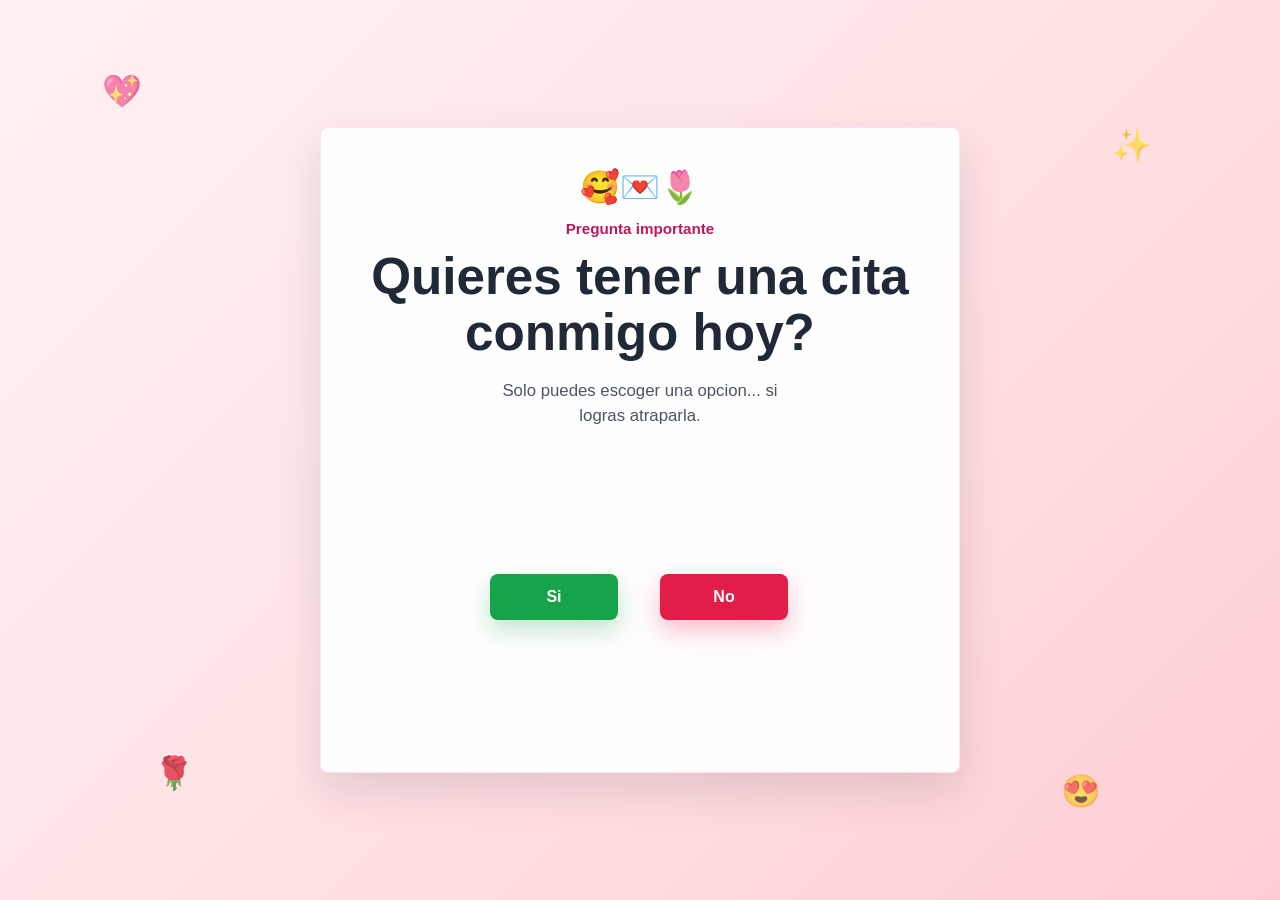
==== index.html @ c44e8d7e "Upload files of proyect" ====
<!DOCTYPE html>
<html lang="es">
<head>
  <meta charset="UTF-8">
  <meta name="viewport" content="width=device-width, initial-scale=1.0">
  <title>Quieres tener una cita conmigo hoy?</title>
  <link rel="stylesheet" href="styles.css">
</head>
<body>
  <div class="floating floating-1" aria-hidden="true">💖</div>
  <div class="floating floating-2" aria-hidden="true">✨</div>
  <div class="floating floating-3" aria-hidden="true">🌹</div>
  <div class="floating floating-4" aria-hidden="true">😍</div>

  <main class="page">
    <section class="card" aria-labelledby="question-title">
      <div class="hero-emoji" aria-hidden="true">🥰💌🌷</div>
      <p class="eyebrow">Pregunta importante</p>
      <h1 id="question-title">Quieres tener una cita conmigo hoy?</h1>
      <p class="subtitle">Solo puedes escoger una opcion... si logras atraparla.</p>

      <div class="button-area" id="button-area">
        <button class="answer answer-yes" id="yes-button" type="button">Si</button>
        <button class="answer answer-no" id="no-button" type="button">No</button>
      </div>

      <p class="message" id="message" aria-live="polite"></p>
    </section>
  </main>

  <script src="script.js"></script>
</body>
</html>
---- styles.css ----
* {
  box-sizing: border-box;
}

body {
  margin: 0;
  min-height: 100vh;
  font-family: Arial, Helvetica, sans-serif;
  background: linear-gradient(135deg, #fff1f2, #ffe4e6 45%, #fecdd3);
  color: #1f2937;
  overflow: hidden;
}

.page {
  min-height: 100vh;
  display: grid;
  place-items: center;
  padding: 24px;
}

.card {
  width: min(100%, 640px);
  background: rgba(255, 255, 255, 0.94);
  border: 1px solid rgba(244, 114, 182, 0.2);
  border-radius: 8px;
  padding: 40px 28px;
  text-align: center;
  box-shadow: 0 18px 45px rgba(15, 23, 42, 0.12);
  animation: card-in 0.7s ease;
}

.hero-emoji {
  margin-bottom: 14px;
  font-size: 2rem;
  animation: pulse 2.4s ease-in-out infinite;
}

.eyebrow {
  margin: 0 0 12px;
  color: #be185d;
  font-size: 0.95rem;
  font-weight: 700;
}

h1 {
  margin: 0;
  font-size: clamp(2rem, 4vw, 3.2rem);
  line-height: 1.1;
}

.subtitle {
  margin: 16px auto 0;
  max-width: 34ch;
  font-size: 1.05rem;
  line-height: 1.5;
  color: #4b5563;
}

.button-area {
  position: relative;
  height: 220px;
  margin-top: 36px;
}

.answer {
  position: absolute;
  min-width: 128px;
  padding: 14px 24px;
  border: 0;
  border-radius: 8px;
  font-size: 1rem;
  font-weight: 700;
  cursor: pointer;
  transition: transform 0.18s ease, box-shadow 0.18s ease, background 0.18s ease;
}

.answer:hover {
  transform: translateY(-2px) scale(1.03);
}

.answer-yes {
  left: calc(50% - 150px);
  top: 110px;
  background: #16a34a;
  color: #ffffff;
  box-shadow: 0 10px 24px rgba(22, 163, 74, 0.28);
}

.answer-yes:hover {
  background: #15803d;
}

.answer-no {
  left: calc(50% + 20px);
  top: 110px;
  background: #e11d48;
  color: #ffffff;
  box-shadow: 0 10px 24px rgba(225, 29, 72, 0.28);
}

.message {
  min-height: 32px;
  margin: 16px 0 0;
  font-size: 1.05rem;
  font-weight: 700;
  color: #9d174d;
}

.floating {
  position: fixed;
  font-size: 2rem;
  pointer-events: none;
  opacity: 0.7;
  animation: drift 8s linear infinite;
}

.floating-1 {
  top: 8%;
  left: 8%;
  animation-delay: 0s;
}

.floating-2 {
  top: 14%;
  right: 10%;
  animation-delay: 1.4s;
}

.floating-3 {
  bottom: 12%;
  left: 12%;
  animation-delay: 2.1s;
}

.floating-4 {
  bottom: 10%;
  right: 14%;
  animation-delay: 3s;
}

@keyframes card-in {
  from {
    opacity: 0;
    transform: translateY(18px) scale(0.98);
  }
  to {
    opacity: 1;
    transform: translateY(0) scale(1);
  }
}

@keyframes drift {
  0%,
  100% {
    transform: translateY(0) rotate(0deg);
  }
  50% {
    transform: translateY(-16px) rotate(8deg);
  }
}

@keyframes pulse {
  0%,
  100% {
    transform: scale(1);
  }
  50% {
    transform: scale(1.08);
  }
}

@media (max-width: 640px) {
  .card {
    padding: 32px 20px;
  }

  .button-area {
    height: 260px;
  }

  .answer-yes {
    left: calc(50% - 64px);
    top: 24px;
  }

  .answer-no {
    left: calc(50% - 64px);
    top: 124px;
  }

  .floating {
    font-size: 1.6rem;
  }
}
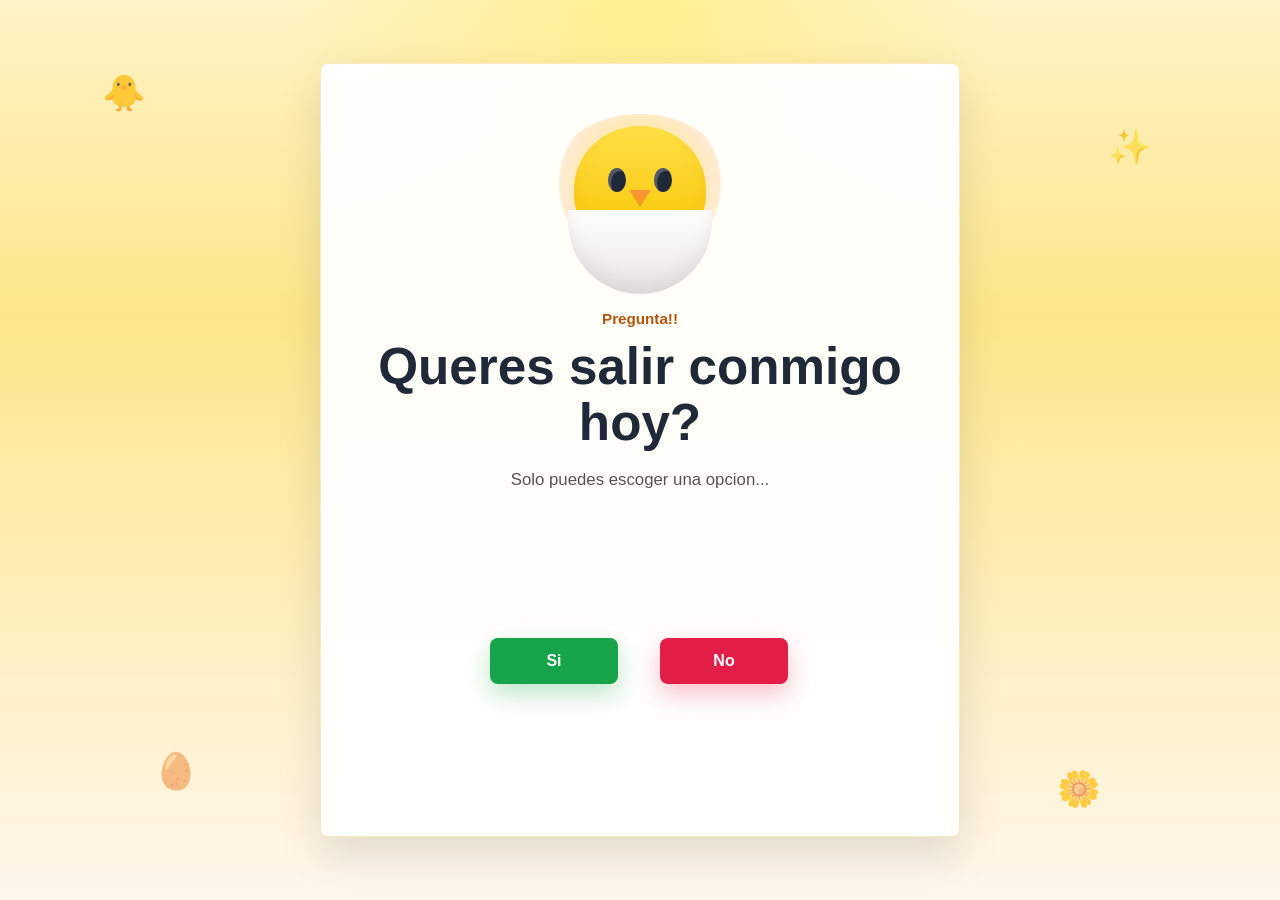
==== commit bc584092: "Update with the rulet" ====
--- a/index.html
+++ b/index.html
@@ -3,21 +3,33 @@
 <head>
   <meta charset="UTF-8">
   <meta name="viewport" content="width=device-width, initial-scale=1.0">
-  <title>Quieres tener una cita conmigo hoy?</title>
-  <link rel="stylesheet" href="styles.css">
+  <title>Quieres salir conmigo hoy?</title>
+  <link rel="stylesheet" href="styles.css?v=4">
 </head>
 <body>
-  <div class="floating floating-1" aria-hidden="true">💖</div>
+  <div class="floating floating-1" aria-hidden="true">🐥</div>
   <div class="floating floating-2" aria-hidden="true">✨</div>
-  <div class="floating floating-3" aria-hidden="true">🌹</div>
-  <div class="floating floating-4" aria-hidden="true">😍</div>
+  <div class="floating floating-3" aria-hidden="true">🥚</div>
+  <div class="floating floating-4" aria-hidden="true">🌼</div>
 
   <main class="page">
     <section class="card" aria-labelledby="question-title">
-      <div class="hero-emoji" aria-hidden="true">🥰💌🌷</div>
-      <p class="eyebrow">Pregunta importante</p>
-      <h1 id="question-title">Quieres tener una cita conmigo hoy?</h1>
-      <p class="subtitle">Solo puedes escoger una opcion... si logras atraparla.</p>
+      <div class="hero-scene" aria-hidden="true">
+        <div class="sun-glow"></div>
+        <div class="chick">
+          <div class="chick-face">
+            <span class="eye eye-left"></span>
+            <span class="eye eye-right"></span>
+            <span class="beak"></span>
+          </div>
+          <div class="shell shell-top"></div>
+          <div class="shell shell-bottom"></div>
+        </div>
+      </div>
+
+      <p class="eyebrow">Pregunta!!</p>
+      <h1 id="question-title">Queres salir conmigo hoy?</h1>
+      <p class="subtitle">Solo puedes escoger una opcion...</p>
 
       <div class="button-area" id="button-area">
         <button class="answer answer-yes" id="yes-button" type="button">Si</button>
@@ -28,6 +40,17 @@
     </section>
   </main>
 
-  <script src="script.js"></script>
+  <div class="modal-backdrop hidden" id="yes-modal" aria-hidden="true">
+    <section class="modal" aria-labelledby="yes-modal-title" aria-modal="true" role="dialog">
+      <div class="modal-emoji" aria-hidden="true">🐥💛✨</div>
+      <h2 id="yes-modal-title">Sabido era</h2>
+      <p class="modal-text" id="yes-modal-text">clarito siempre esta...</p>
+      <div class="modal-actions">
+        <button class="modal-button modal-button-primary" id="yes-modal-continue" type="button">Continuar</button>
+      </div>
+    </section>
+  </div>
+
+  <script src="script.js?v=4"></script>
 </body>
 </html>
--- a/styles.css
+++ b/styles.css
@@ -6,7 +6,9 @@
   margin: 0;
   min-height: 100vh;
   font-family: Arial, Helvetica, sans-serif;
-  background: linear-gradient(135deg, #fff1f2, #ffe4e6 45%, #fecdd3);
+  background:
+    radial-gradient(circle at top, rgba(254, 240, 138, 0.9), transparent 32%),
+    linear-gradient(180deg, #fef3c7 0%, #fde68a 35%, #fff7ed 100%);
   color: #1f2937;
   overflow: hidden;
 }
@@ -21,7 +23,7 @@
 .card {
   width: min(100%, 640px);
   background: rgba(255, 255, 255, 0.94);
-  border: 1px solid rgba(244, 114, 182, 0.2);
+  border: 1px solid rgba(245, 158, 11, 0.24);
   border-radius: 8px;
   padding: 40px 28px;
   text-align: center;
@@ -29,15 +31,94 @@
   animation: card-in 0.7s ease;
 }
 
-.hero-emoji {
-  margin-bottom: 14px;
-  font-size: 2rem;
-  animation: pulse 2.4s ease-in-out infinite;
+.hero-scene {
+  position: relative;
+  width: 220px;
+  height: 190px;
+  margin: 0 auto 16px;
+}
+
+.sun-glow {
+  position: absolute;
+  inset: 10px 20px 40px;
+  border-radius: 50%;
+  background: radial-gradient(circle, rgba(253, 224, 71, 0.9), rgba(253, 186, 116, 0.28) 70%, transparent 72%);
+  animation: pulse 2.8s ease-in-out infinite;
+}
+
+.chick {
+  position: absolute;
+  inset: 6px 18px 0;
+  animation: floaty 3.2s ease-in-out infinite;
+}
+
+.chick-face {
+  position: absolute;
+  left: 50%;
+  top: 16px;
+  width: 132px;
+  height: 126px;
+  margin-left: -66px;
+  border-radius: 50% 50% 46% 46%;
+  background: linear-gradient(180deg, #fde047, #facc15 68%, #f59e0b);
+  box-shadow: inset 0 -10px 18px rgba(245, 158, 11, 0.22);
+}
+
+.eye {
+  position: absolute;
+  top: 42px;
+  width: 18px;
+  height: 24px;
+  border-radius: 50%;
+  background: #1f2937;
+  box-shadow: inset 3px 3px 0 rgba(255, 255, 255, 0.22);
+}
+
+.eye-left {
+  left: 34px;
+}
+
+.eye-right {
+  right: 34px;
+}
+
+.beak {
+  position: absolute;
+  left: 50%;
+  top: 64px;
+  width: 22px;
+  height: 18px;
+  margin-left: -11px;
+  background: linear-gradient(180deg, #fb923c, #f59e0b);
+  clip-path: polygon(50% 100%, 0 0, 100% 0);
+}
+
+.shell {
+  position: absolute;
+  left: 50%;
+  background: linear-gradient(180deg, #ffffff, #e7e5e4);
+}
+
+.shell-top {
+  bottom: 38px;
+  width: 120px;
+  height: 30px;
+  margin-left: -60px;
+  clip-path: polygon(0 100%, 0 44%, 12% 70%, 24% 36%, 38% 72%, 52% 34%, 66% 76%, 80% 40%, 92% 68%, 100% 48%, 100% 100%);
+}
+
+.shell-bottom {
+  bottom: 0;
+  width: 144px;
+  height: 84px;
+  margin-left: -72px;
+  border-radius: 0 0 72px 72px;
+  box-shadow: inset 0 -10px 16px rgba(120, 113, 108, 0.12);
 }
 
 .eyebrow {
   margin: 0 0 12px;
-  color: #be185d;
+  color: #b45309;
   font-size: 0.95rem;
   font-weight: 700;
 }
@@ -53,7 +134,7 @@
   max-width: 34ch;
   font-size: 1.05rem;
   line-height: 1.5;
-  color: #4b5563;
+  color: #57534e;
 }
 
 .button-area {
@@ -103,12 +184,80 @@
   margin: 16px 0 0;
   font-size: 1.05rem;
   font-weight: 700;
-  color: #9d174d;
+  color: #b45309;
+}
+
+.modal-backdrop {
+  position: fixed;
+  inset: 0;
+  display: grid;
+  place-items: center;
+  padding: 24px;
+  background: rgba(15, 23, 42, 0.45);
+  z-index: 20;
+}
+
+.modal-backdrop.hidden {
+  display: none;
+}
+
+.modal {
+  width: min(100%, 420px);
+  padding: 28px 24px;
+  border-radius: 8px;
+  background: #ffffff;
+  text-align: center;
+  box-shadow: 0 24px 50px rgba(15, 23, 42, 0.25);
+  animation: modal-in 0.25s ease;
+}
+
+.modal-emoji {
+  font-size: 2rem;
+}
+
+.modal h2 {
+  margin: 12px 0 0;
+  font-size: 1.8rem;
+  line-height: 1.1;
+}
+
+.modal-text {
+  margin: 14px 0 0;
+  color: #57534e;
+  font-size: 1.02rem;
+  line-height: 1.5;
+}
+
+.modal-actions {
+  display: flex;
+  justify-content: center;
+  margin-top: 22px;
+}
+
+.modal-button {
+  min-width: 130px;
+  padding: 12px 18px;
+  border: 0;
+  border-radius: 8px;
+  font-size: 0.95rem;
+  font-weight: 700;
+  cursor: pointer;
+  transition: transform 0.18s ease, filter 0.18s ease;
+}
+
+.modal-button:hover {
+  transform: translateY(-1px);
+  filter: brightness(1.03);
+}
+
+.modal-button-primary {
+  background: linear-gradient(135deg, #f59e0b, #d97706);
+  color: #ffffff;
 }
 
 .floating {
   position: fixed;
-  font-size: 2rem;
+  font-size: 2.2rem;
   pointer-events: none;
   opacity: 0.7;
   animation: drift 8s linear infinite;
@@ -169,6 +318,27 @@
   }
 }
 
+@keyframes floaty {
+  0%,
+  100% {
+    transform: translateY(0);
+  }
+  50% {
+    transform: translateY(-10px);
+  }
+}
+
+@keyframes modal-in {
+  from {
+    opacity: 0;
+    transform: translateY(10px) scale(0.96);
+  }
+  to {
+    opacity: 1;
+    transform: translateY(0) scale(1);
+  }
+}
+
 @media (max-width: 640px) {
   .card {
     padding: 32px 20px;
